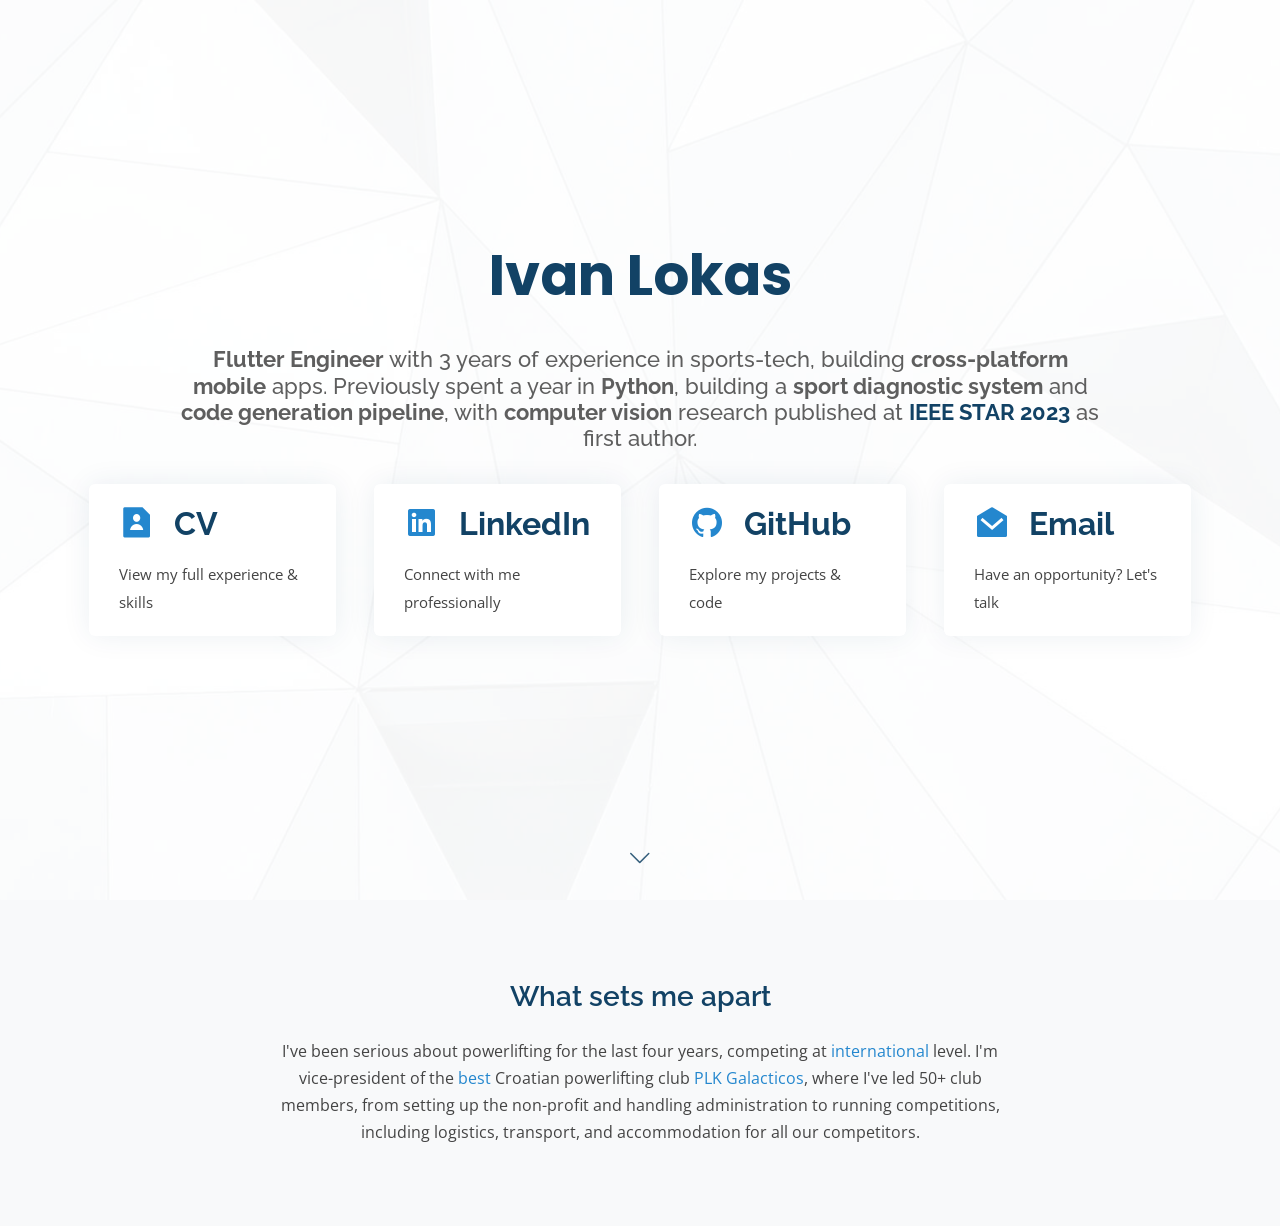
==== index.html @ 614ea36f "Update text" ====
<!DOCTYPE html>
<html lang="en">

<head>
    <script async src="https://www.googletagmanager.com/gtag/js?id=G-WKZYYXFM0V"></script>
    <script>
        window.dataLayer = window.dataLayer || [];

        function gtag() {
            dataLayer.push(arguments);
        }

        gtag('js', new Date());
        gtag('config', 'G-WKZYYXFM0V');
    </script>

    <meta charset="utf-8">
    <meta content="width=device-width, initial-scale=1.0" name="viewport">

    <title>Ivan Lokas</title>

    <link
            href="https://fonts.googleapis.com/css?family=Open+Sans:300,300i,400,400i,600,600i,700,700i|Raleway:300,300i,400,400i,500,500i,600,600i,700,700i|Poppins:300,300i,400,400i,500,500i,600,600i,700,700i"
            rel="stylesheet">

    <link href="assets/vendor/aos/aos.css" rel="stylesheet">
    <link href="assets/vendor/bootstrap/css/bootstrap.min.css" rel="stylesheet">
    <link href="assets/vendor/bootstrap-icons/bootstrap-icons.css" rel="stylesheet">
    <link href="assets/vendor/boxicons/css/boxicons.min.css" rel="stylesheet">
    <link href="assets/vendor/glightbox/css/glightbox.min.css" rel="stylesheet">
    <link href="assets/vendor/remixicon/remixicon.css" rel="stylesheet">
    <link href="assets/vendor/swiper/swiper-bundle.min.css" rel="stylesheet">

    <link href="assets/css/style.css?v=2" rel="stylesheet">
</head>

<body>
<div class="page-wrapper">
    <section id="hero" class="d-flex align-items-center">
        <div class="container position-relative" data-aos="fade-up" data-aos-delay="100">
            <div class="row justify-content-center">
                <div class="col-xl-10 col-lg-10 text-center">
                    <h1>Ivan Lokas</h1>
                    <h2 class="pt-4 pb-2"><b>Flutter Engineer</b> with 3 years of experience in sports-tech, building
                        <b>cross-platform
                            mobile</b> apps. Previously spent a year in <b>Python</b>, building a <b>sport diagnostic
                            system</b> and <b>code generation pipeline</b>,
                        with <b>computer vision</b> research published at <b><a
                                href="https://ieeexplore.ieee.org/document/10302669" target="_blank"
                                style="color: #124265">IEEE
                            STAR
                            2023</a></b> as first author.</h2>
                </div>
            </div>

            <div class="row icon-boxes mb-4">
                <div class="col-md-12 col-lg-3 d-flex align-items-stretch mb-4 mb-lg-0" data-aos="zoom-in"
                     data-aos-delay="100">
                    <div class="icon-box">
                        <a href="assets/resumes/Ivan_Lokas_CV.pdf" target="_blank">
                            <div class="icon"><i class="ri-file-user-fill"></i></div>
                            <h4 class="title">
                                CV
                        </a></h4>
                        <p class="description">View my full experience & skills</p>
                    </div>
                </div>

                <div class="col-md-12 col-lg-3 d-flex align-items-stretch mb-3 mb-lg-0" data-aos="zoom-in"
                     data-aos-delay="200">
                    <div class="icon-box">
                        <a href="https://www.linkedin.com/in/ivan-lokas/" target="_blank">
                            <div class="icon"><i class="ri-linkedin-box-fill"></i></div>
                            <h4 class="title">
                                LinkedIn
                        </a>
                        </h4>
                        <p class="description">Connect with me professionally</p>
                    </div>
                </div>

                <div class="col-md-12 col-lg-3 d-flex align-items-stretch mb-3 mb-lg-0" data-aos="zoom-in"
                     data-aos-delay="300">
                    <div class="icon-box">
                        <a href="https://github.com/ivanlokas" target="_blank">
                            <div class="icon"><i class="ri-github-fill"></i></div>
                            <h4 class="title">
                                GitHub
                        </a></h4>
                        <p class="description">Explore my projects & code</p>
                    </div>
                </div>

                <div class="col-md-12 col-lg-3 d-flex align-items-stretch mb-3 mb-lg-0" data-aos="zoom-in"
                     data-aos-delay="400">
                    <div class="icon-box">
                        <a href="mailto:ivanlokas3@gmail.com">
                            <div class="icon"><i class="ri-mail-open-fill"></i></div>
                            <h4 class="title">
                                Email
                        </a></h4>
                        <p class="description">
                            Have an opportunity? Let's talk
                            </br>
                        </p>
                    </div>
                </div>

            </div>
        </div>
        <div class="scroll-indicator" aria-hidden="true">
            <i class="bi bi-chevron-down"></i>
        </div>
    </section>

    <footer id="footer" class="footer">
        <div class="container" data-aos="fade-up">
            <div class="row justify-content-center">
                <div class="col-xl-8 col-lg-9 text-center">
                    <h2 class="footer-title">What sets me apart</h2>
                    <p class="footer-text">I've been serious about powerlifting for the last four years, competing at <a
                            href="https://www.openipf.org/u/ivanlokas" target="_blank">international</a> level. I'm
                        vice-president of the <a href="https://www.hpls-powerlifting.hr/poredak/"
                                                 target="_blank">best</a> Croatian powerlifting club <a
                                href="https://plkgalacticos.hr"
                                target="_blank">PLK Galacticos</a>,
                        where I've led 50+ club members, from setting up the non-profit and handling administration to
                        running
                        competitions, including logistics, transport, and accommodation for all our competitors.</p>
                </div>
            </div>
        </div>
    </footer>
</div>

<div id="preloader"></div>

<script src="assets/vendor/purecounter/purecounter_vanilla.js"></script>
<script src="assets/vendor/aos/aos.js"></script>
<script src="assets/vendor/bootstrap/js/bootstrap.bundle.min.js"></script>
<script src="assets/vendor/glightbox/js/glightbox.min.js"></script>
<script src="assets/vendor/isotope-layout/isotope.pkgd.min.js"></script>
<script src="assets/vendor/swiper/swiper-bundle.min.js"></script>
<script src="assets/vendor/php-email-form/validate.js"></script>

<script src="assets/js/main.js"></script>

</body>

</html>
---- assets/css/style.css ----
html {
    overflow-x: hidden;
    overflow-y: auto;
}

body {
    font-family: "Open Sans", sans-serif;
    color: #444444;
    min-height: 100%;
}

a {
    color: #2487ce;
    text-decoration: none;
}

a:hover {
    color: #469fdf;
    text-decoration: none;
}

h1,
h2,
h3,
h4,
h5,
h6 {
    font-family: "Raleway", sans-serif;
}

.back-to-top {
    position: fixed;
    visibility: hidden;
    opacity: 0;
    right: 15px;
    bottom: 15px;
    z-index: 996;
    background: #2487ce;
    width: 40px;
    height: 40px;
    border-radius: 4px;
    transition: all 0.4s;
}

.back-to-top i {
    font-size: 28px;
    color: #fff;
    line-height: 0;
}

.back-to-top:hover {
    background: #3e9bdd;
    color: #fff;
}

.back-to-top.active {
    visibility: visible;
    opacity: 1;
}

#preloader {
    position: fixed;
    top: 0;
    left: 0;
    right: 0;
    bottom: 0;
    z-index: 9999;
    overflow: hidden;
    background: #fff;
}

#preloader:before {
    content: "";
    position: fixed;
    top: calc(50% - 30px);
    left: calc(50% - 30px);
    border: 6px solid #2487ce;
    border-top-color: #fff;
    border-bottom-color: #fff;
    border-radius: 50%;
    width: 60px;
    height: 60px;
    animation: animate-preloader 1s linear infinite;
}

@keyframes animate-preloader {
    0% {
        transform: rotate(0deg);
    }

    100% {
        transform: rotate(360deg);
    }
}

@media screen and (max-width: 768px) {
    [data-aos-delay] {
        transition-delay: 0 !important;
    }

    [data-aos] {
        opacity: 1 !important;
        transform: none !important;
        visibility: visible !important;
    }
}

#hero {
    width: 100%;
    min-height: 100vh;
    min-height: 100dvh;
    position: relative;
    background: url("../img/hero-bg.jpg") top center;
    background-size: cover;
    display: flex;
    align-items: center;
    overflow: visible;
}

#hero:before {
    content: "";
    background: rgba(255, 255, 255, 0.8);
    position: absolute;
    bottom: 0;
    top: 0;
    left: 0;
    right: 0;
}

#hero .container {
    padding-top: 40px;
    padding-bottom: 40px;
}

#hero h1 {
    margin: 0;
    font-size: 56px;
    font-weight: 700;
    line-height: 72px;
    color: #124265;
    font-family: "Poppins", sans-serif;
}

#hero h2 {
    color: #5e5e5e;
    margin: 10px 0 0 0;
    font-size: 22px;
}

#hero .btn-get-started {
    font-family: "Poppins", sans-serif;
    font-weight: 500;
    font-size: 14px;
    letter-spacing: 0.5px;
    display: inline-block;
    padding: 14px 50px;
    border-radius: 5px;
    transition: 0.5s;
    margin-top: 30px;
    color: #fff;
    background: #2487ce;
}

#hero .btn-get-started:hover {
    background: #3194db;
}

#hero .icon-boxes {
    margin-top: 24px;
}

#hero .icon-box {
    padding: 10px 30px 20px 30px;
    position: relative;
    overflow: hidden;
    background: #fff;
    box-shadow: 0 0 29px 0 rgba(18, 66, 101, 0.08);
    transition: all 0.2s ease-in-out;
    border-radius: 6px;
    z-index: 1;
    width: 95%;
    margin: auto;
}

#hero .icon-box .title {
    display: inline-block;
    font-weight: 700;
    margin-bottom: 15px;
    font-size: 32px;
}

#hero .icon-box .title a {
    margin-left: 15px;
    color: #124265;
    transition: 0.2s;
}

#hero .icon-box .description {
    font-size: 15px;
    line-height: 28px;
    margin-bottom: 0;
}

#hero .icon-box .icon {
    margin-bottom: 20px;
    padding-top: 10px;
    display: inline-block;
    transition: all 0.2s ease-in-out;
    font-size: 36px;
    line-height: 1;
    color: #2487ce;
}

#hero .icon-box .icon-copy {
    margin-bottom: 20px;
    padding-top: 10px;
    display: inline-block;
    transition: all 0.2s ease-in-out;
    font-size: 20px;
    line-height: 1;
    color: #2487ce;
}


#hero .icon-box:hover {
    transform: scale(1.05);
}

#hero .icon-box:hover .title a {
    color: #2487ce;
}

.scroll-indicator {
    position: absolute;
    bottom: 24px;
    left: 50%;
    transform: translateX(-50%);
    display: flex;
    align-items: center;
    justify-content: center;
    color: #124265;
    opacity: 0.85;
    animation: scroll-bounce 2s ease-in-out infinite;
}

.scroll-indicator i {
    font-size: 24px;
}

@keyframes scroll-bounce {
    0%, 100% {
        transform: translateX(-50%) translateY(0);
    }
    50% {
        transform: translateX(-50%) translateY(6px);
    }
}

@media (min-width: 1024px) {
    #hero {
        background-attachment: fixed;
    }
}

@media (max-height: 800px) {
    #hero .container {
        padding-top: 24px;
        padding-bottom: 24px;
    }

    #hero .icon-boxes {
        margin-top: 16px;
    }

    #hero h1 {
        font-size: 40px;
        line-height: 1.2;
    }

    #hero h2 {
        font-size: 18px;
        line-height: 1.4;
        padding-top: 12px !important;
        padding-bottom: 12px !important;
    }

    #hero .icon-box {
        padding: 8px 16px 12px 16px;
    }

    #hero .icon-box .title {
        font-size: 24px;
        margin-bottom: 8px;
    }

    #hero .icon-box .description {
        font-size: 13px;
        line-height: 1.4;
    }
}

@media (max-width: 992px) {
    #hero h1 {
        font-size: 40px;
        line-height: 1.2;
    }

    #hero h2 {
        font-size: 18px;
        line-height: 1.45;
    }

}

@media (max-width: 768px) {
    #hero {
        min-height: auto;
        padding-top: 24px;
        padding-bottom: 56px;
        align-items: flex-start;
    }

    #hero .container {
        padding-top: 24px;
        padding-bottom: 40px;
    }

    #hero h1 {
        font-size: 38px;
        line-height: 1.2;
    }

    #hero h2 {
        font-size: 17px;
        line-height: 1.5;
        padding-top: 12px !important;
        padding-bottom: 12px !important;
    }

    #hero .icon-boxes {
        margin-top: 16px;
    }

    #hero .icon-boxes .mb-4 {
        margin-bottom: 0.75rem !important;
    }

    #hero .icon-box {
        padding: 10px 16px 14px 16px;
    }

    #hero .icon-box .title {
        font-size: 24px;
    }

    #hero .icon-box .description {
        font-size: 14px;
        line-height: 1.4;
    }

    .scroll-indicator {
        bottom: 20px;
    }

    .scroll-indicator i {
        font-size: 22px;
    }

    #hero .icon-box .icon {
        font-size: 30px;
        margin-bottom: 10px;
    }
}

@media (max-height: 700px) {
    #hero {
        min-height: auto;
        padding-top: 24px;
        padding-bottom: 60px;
        align-items: flex-start;
    }

    #hero .container {
        padding-top: 20px;
        padding-bottom: 20px;
    }

    #hero .icon-boxes {
        margin-top: 12px;
    }

    [data-aos] {
        opacity: 1 !important;
        transform: none !important;
        visibility: visible !important;
    }
}

@media (max-width: 768px) and (max-height: 700px) {
    #hero .container {
        padding-bottom: 48px;
    }

    .scroll-indicator {
        bottom: 16px;
    }
}

/* Footer */
.footer {
    padding: 80px 0;
    background: #f8f9fa;
}

.footer .footer-title {
    font-size: 28px;
    font-weight: 600;
    color: #124265;
    margin-bottom: 24px;
}

.footer .footer-text {
    font-size: 16px;
    line-height: 1.7;
    color: #444444;
    margin: 0;
}

@media (max-width: 768px) {
    .footer {
        padding: 56px 0 64px;
        padding-bottom: max(64px, env(safe-area-inset-bottom));
    }

    .footer .footer-title {
        font-size: 24px;
        margin-bottom: 20px;
    }

    .footer .footer-text {
        font-size: 16px;
        line-height: 1.7;
    }
}
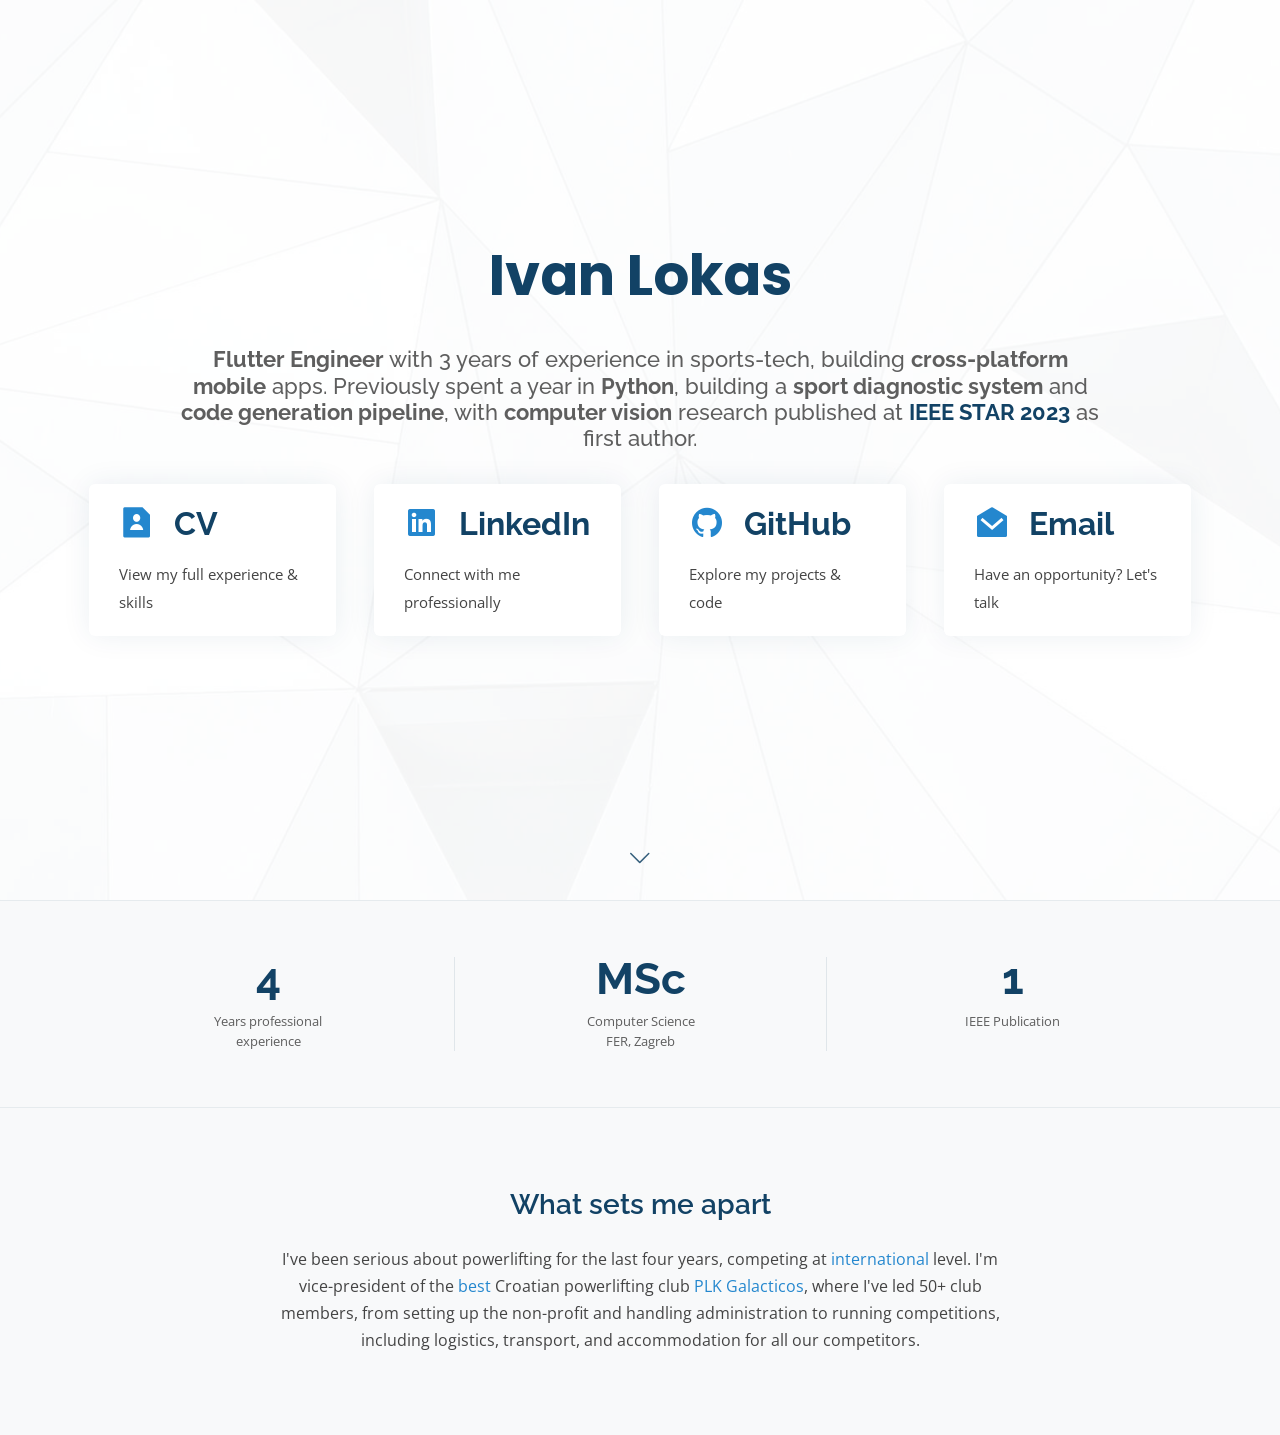
==== commit 2b5b17c5: "Add stats" ====
--- a/index.html
+++ b/index.html
@@ -16,6 +16,17 @@
 
     <meta charset="utf-8">
     <meta content="width=device-width, initial-scale=1.0" name="viewport">
+    <meta name="description"
+          content="Flutter Engineer with 3 years of experience of building cross-platform mobile apps in sports-tech. Backend background in Python, computer vision research published at IEEE STAR 2023.">
+    <meta property="og:title" content="Ivan Lokas">
+    <meta property="og:description" content="Flutter Engineer with 3 years in sports-tech.">
+    <meta property="og:type" content="website">
+    <meta property="og:url" content="https://ivanlokas.com">
+    <meta property="og:image" content="https://ivanlokas.com/assets/img/profile.jpg">
+    <meta name="robots" content="index, follow">
+    <meta name="author" content="Ivan Lokas">
+    <link rel="canonical" href="https://ivanlokas.com">
+    <link rel="icon" type="image/svg+xml" href="/assets/img/favicon.svg"/>
 
     <title>Ivan Lokas</title>
 
@@ -32,6 +43,22 @@
     <link href="assets/vendor/swiper/swiper-bundle.min.css" rel="stylesheet">
 
     <link href="assets/css/style.css?v=2" rel="stylesheet">
+
+    <script type="application/ld+json">
+        {
+            "@context": "https://schema.org",
+            "@type": "Person",
+            "name": "Ivan Lokas",
+            "jobTitle": "Mobile & Backend Engineer",
+            "url": "https://ivanlokas.com",
+            "email": "ivanlokas3@gmail.com",
+            "sameAs": [
+                "https://www.linkedin.com/in/ivan-lokas/",
+                "https://github.com/ivanlokas",
+                "https://ieeexplore.ieee.org/document/10302669"
+            ]
+        }
+    </script>
 </head>
 
 <body>
@@ -57,12 +84,11 @@
                 <div class="col-md-12 col-lg-3 d-flex align-items-stretch mb-4 mb-lg-0" data-aos="zoom-in"
                      data-aos-delay="100">
                     <div class="icon-box">
-                        <a href="assets/resumes/Ivan_Lokas_CV.pdf" target="_blank">
+                        <a href="resume" target="_blank">
                             <div class="icon"><i class="ri-file-user-fill"></i></div>
-                            <h4 class="title">
-                                CV
-                        </a></h4>
-                        <p class="description">View my full experience & skills</p>
+                            <h4 class="title">CV</h4>
+                            <p class="description">View my full experience & skills</p>
+                        </a>
                     </div>
                 </div>
 
@@ -73,9 +99,9 @@
                             <div class="icon"><i class="ri-linkedin-box-fill"></i></div>
                             <h4 class="title">
                                 LinkedIn
+                            </h4>
+                            <p class="description">Connect with me professionally</p>
                         </a>
-                        </h4>
-                        <p class="description">Connect with me professionally</p>
                     </div>
                 </div>
 
@@ -86,8 +112,9 @@
                             <div class="icon"><i class="ri-github-fill"></i></div>
                             <h4 class="title">
                                 GitHub
-                        </a></h4>
-                        <p class="description">Explore my projects & code</p>
+                            </h4>
+                            <p class="description">Explore my projects & code</p>
+                        </a>
                     </div>
                 </div>
 
@@ -98,11 +125,11 @@
                             <div class="icon"><i class="ri-mail-open-fill"></i></div>
                             <h4 class="title">
                                 Email
-                        </a></h4>
-                        <p class="description">
-                            Have an opportunity? Let's talk
-                            </br>
-                        </p>
+                            </h4>
+                            <p class="description">
+                                Have an opportunity? Let's talk
+                            </p>
+                        </a>
                     </div>
                 </div>
 
@@ -110,6 +137,28 @@
         </div>
         <div class="scroll-indicator" aria-hidden="true">
             <i class="bi bi-chevron-down"></i>
+        </div>
+    </section>
+
+
+    <section id="stats">
+        <div class="container" data-aos="fade-up">
+            <div class="stats-grid">
+                <div class="stat-item">
+                    <div class="stat-number">4</div>
+                    <div class="stat-label">Years professional<br>experience</div>
+                </div>
+
+                <div class="stat-item">
+                    <div class="stat-number">MSc</div>
+                    <div class="stat-label">Computer Science<br>FER, Zagreb</div>
+                </div>
+
+                <div class="stat-item">
+                    <div class="stat-number">1</div>
+                    <div class="stat-label">IEEE Publication</div>
+                </div>
+            </div>
         </div>
     </section>
 
--- a/assets/css/style.css
+++ b/assets/css/style.css
@@ -170,7 +170,7 @@
 }
 
 #hero .icon-box {
-    padding: 10px 30px 20px 30px;
+    padding: 0;
     position: relative;
     overflow: hidden;
     background: #fff;
@@ -182,6 +182,18 @@
     margin: auto;
 }
 
+#hero .icon-box a {
+    display: block;
+    padding: 10px 30px 20px 30px;
+    color: inherit;
+    text-decoration: none;
+}
+
+#hero .icon-box a:hover {
+    color: inherit;
+    text-decoration: none;
+}
+
 #hero .icon-box .title {
     display: inline-block;
     font-weight: 700;
@@ -189,7 +201,7 @@
     font-size: 32px;
 }
 
-#hero .icon-box .title a {
+#hero .icon-box .title {
     margin-left: 15px;
     color: #124265;
     transition: 0.2s;
@@ -221,12 +233,11 @@
     color: #2487ce;
 }
 
-
 #hero .icon-box:hover {
     transform: scale(1.05);
 }
 
-#hero .icon-box:hover .title a {
+#hero .icon-box:hover .title {
     color: #2487ce;
 }
 
@@ -284,7 +295,7 @@
         padding-bottom: 12px !important;
     }
 
-    #hero .icon-box {
+    #hero .icon-box a {
         padding: 8px 16px 12px 16px;
     }
 
@@ -345,7 +356,7 @@
         margin-bottom: 0.75rem !important;
     }
 
-    #hero .icon-box {
+    #hero .icon-box a {
         padding: 10px 16px 14px 16px;
     }
 
@@ -406,7 +417,66 @@
     }
 }
 
-/* Footer */
+#stats {
+    background: #f8f9fa;
+    border-top: 1px solid rgba(18, 66, 101, 0.08);
+    border-bottom: 1px solid rgba(18, 66, 101, 0.08);
+    padding: 56px 0;
+}
+
+.stats-grid {
+    display: grid;
+    grid-template-columns: repeat(auto-fit, minmax(120px, 1fr));
+    text-align: center;
+}
+
+.stat-item {
+    padding: 0 1.5rem;
+}
+
+.stat-item + .stat-item {
+    border-left: 1px solid rgba(18, 66, 101, 0.1);
+}
+
+.stat-number {
+    font-family: "Raleway", sans-serif;
+    font-size: 2.75rem;
+    font-weight: 700;
+    color: #124265;
+    line-height: 1;
+    margin-bottom: 0.6rem;
+}
+
+.stat-label {
+    font-family: "Open Sans", sans-serif;
+    font-size: 0.82rem;
+    color: #5e5e5e;
+    line-height: 1.55;
+}
+
+@media (max-width: 768px) {
+    #stats {
+        padding: 40px 0;
+    }
+
+    .stats-grid {
+        grid-template-columns: repeat(2, 1fr);
+        gap: 2rem 0;
+    }
+
+    .stat-item + .stat-item {
+        border-left: none;
+    }
+
+    .stat-item:nth-child(even) {
+        border-left: 1px solid rgba(18, 66, 101, 0.1);
+    }
+
+    .stat-number {
+        font-size: 2.25rem;
+    }
+}
+
 .footer {
     padding: 80px 0;
     background: #f8f9fa;
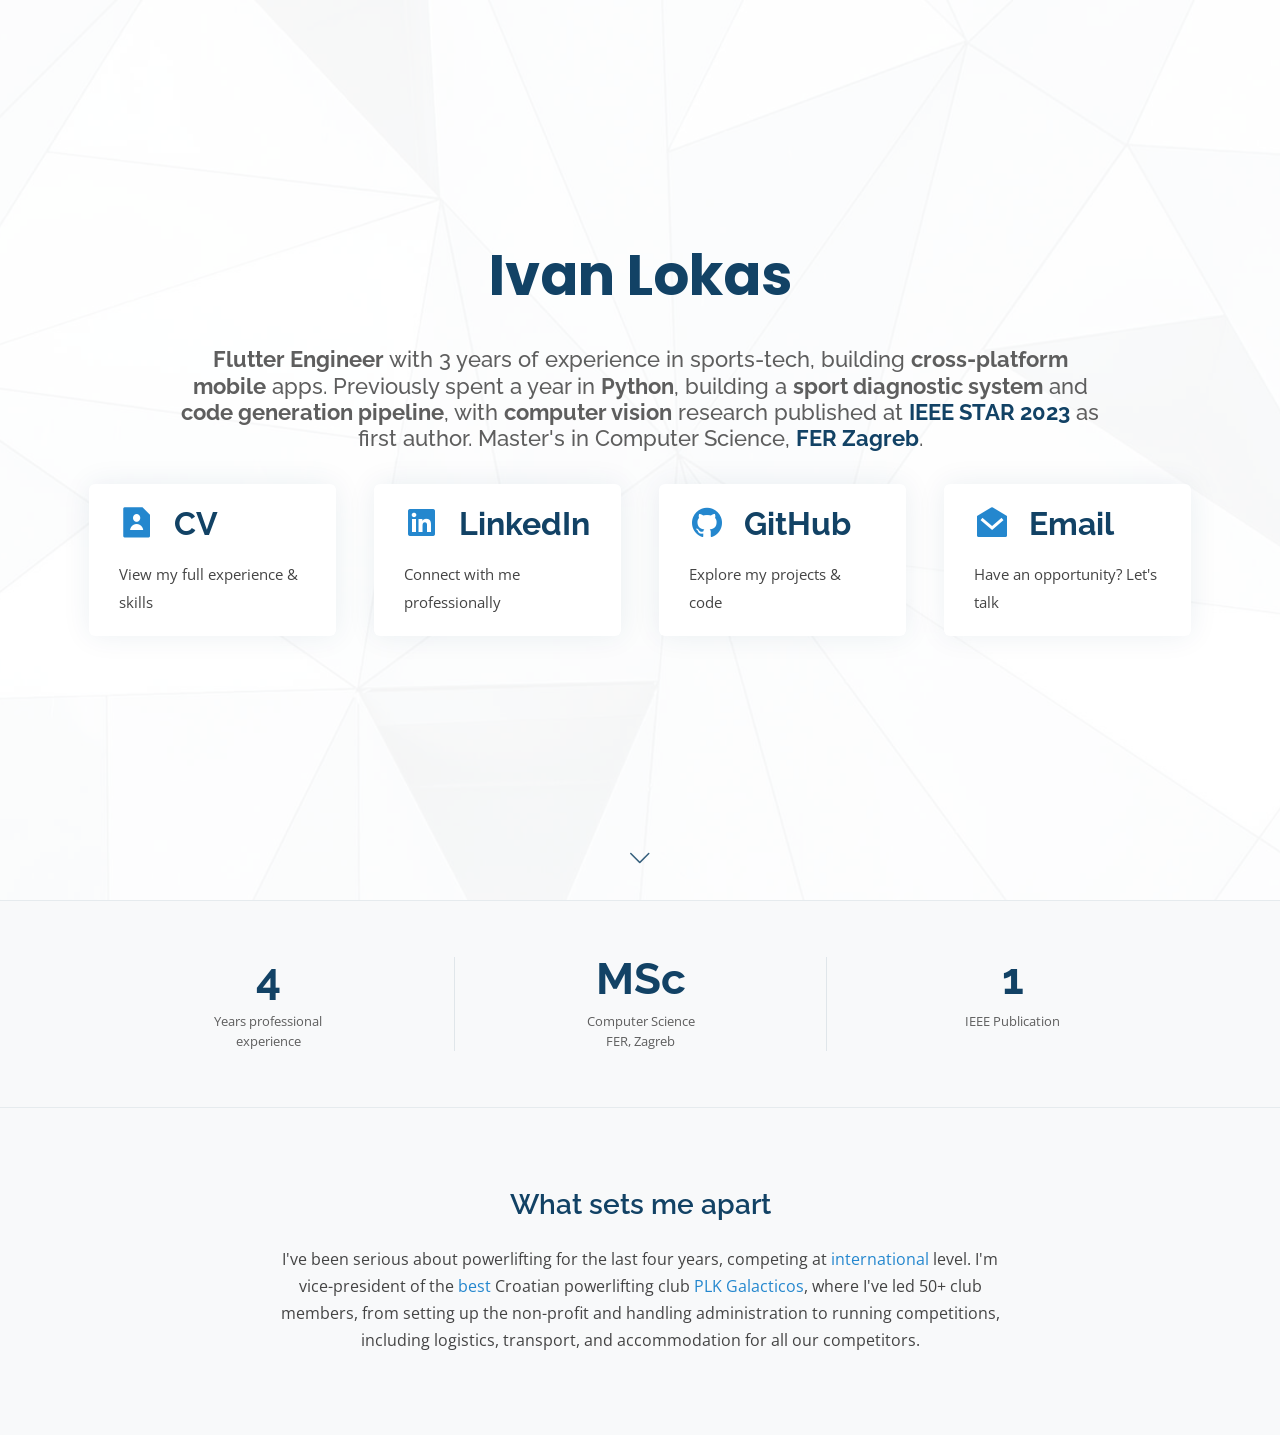
==== commit 4d5c9256: "Add FER to description" ====
--- a/index.html
+++ b/index.html
@@ -74,9 +74,11 @@
                             system</b> and <b>code generation pipeline</b>,
                         with <b>computer vision</b> research published at <b><a
                                 href="https://ieeexplore.ieee.org/document/10302669" target="_blank"
-                                style="color: #124265">IEEE
+                        >IEEE
                             STAR
-                            2023</a></b> as first author.</h2>
+                            2023</a></b> as first author. Master's in Computer Science, <a
+                                href="https://www.fer.unizg.hr/en/studies/cro/master/fer3/computing/cs" target="_blank"><b>FER
+                            Zagreb</b></a>.</h2>
                 </div>
             </div>
 
--- a/assets/css/style.css
+++ b/assets/css/style.css
@@ -241,6 +241,10 @@
     color: #2487ce;
 }
 
+#hero a {
+    color: #124265;
+}
+
 .scroll-indicator {
     position: absolute;
     bottom: 24px;
@@ -459,15 +463,6 @@
         padding: 40px 0;
     }
 
-    .stats-grid {
-        grid-template-columns: repeat(2, 1fr);
-        gap: 2rem 0;
-    }
-
-    .stat-item + .stat-item {
-        border-left: none;
-    }
-
     .stat-item:nth-child(even) {
         border-left: 1px solid rgba(18, 66, 101, 0.1);
     }
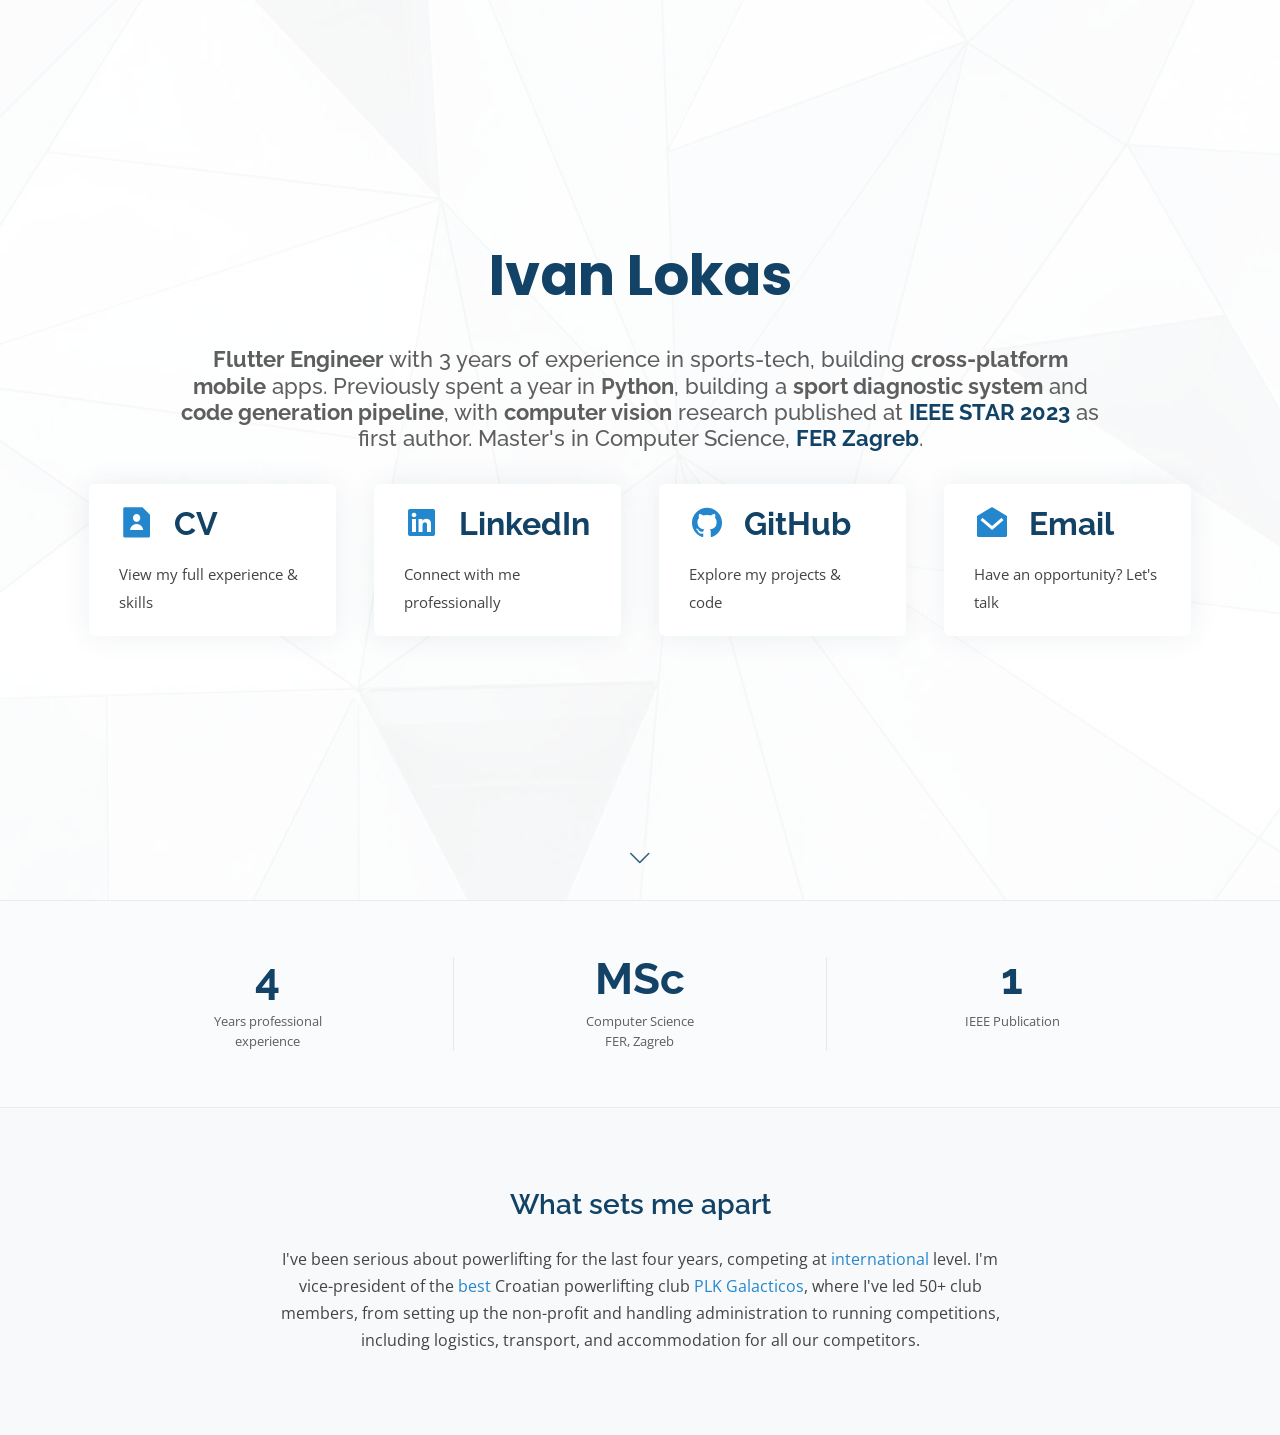
==== commit 55c284cf: "Add animation to stats" ====
--- a/index.html
+++ b/index.html
@@ -147,18 +147,24 @@
         <div class="container" data-aos="fade-up">
             <div class="stats-grid">
                 <div class="stat-item">
-                    <div class="stat-number">4</div>
-                    <div class="stat-label">Years professional<br>experience</div>
+                    <div class="stat-inner">
+                        <div class="stat-number">4</div>
+                        <div class="stat-label">Years professional<br>experience</div>
+                    </div>
                 </div>
 
                 <div class="stat-item">
-                    <div class="stat-number">MSc</div>
-                    <div class="stat-label">Computer Science<br>FER, Zagreb</div>
+                    <div class="stat-inner">
+                        <div class="stat-number">MSc</div>
+                        <div class="stat-label">Computer Science<br>FER, Zagreb</div>
+                    </div>
                 </div>
 
                 <div class="stat-item">
-                    <div class="stat-number">1</div>
-                    <div class="stat-label">IEEE Publication</div>
+                    <div class="stat-inner">
+                        <div class="stat-number">1</div>
+                        <div class="stat-label">IEEE Publication</div>
+                    </div>
                 </div>
             </div>
         </div>
--- a/assets/css/style.css
+++ b/assets/css/style.css
@@ -94,10 +94,6 @@
 }
 
 @media screen and (max-width: 768px) {
-    [data-aos-delay] {
-        transition-delay: 0 !important;
-    }
-
     [data-aos] {
         opacity: 1 !important;
         transform: none !important;
@@ -108,7 +104,6 @@
 #hero {
     width: 100%;
     min-height: 100vh;
-    min-height: 100dvh;
     position: relative;
     background: url("../img/hero-bg.jpg") top center;
     background-size: cover;
@@ -422,7 +417,7 @@
 }
 
 #stats {
-    background: #f8f9fa;
+    background: #fafbfc;
     border-top: 1px solid rgba(18, 66, 101, 0.08);
     border-bottom: 1px solid rgba(18, 66, 101, 0.08);
     padding: 56px 0;
@@ -432,14 +427,21 @@
     display: grid;
     grid-template-columns: repeat(auto-fit, minmax(120px, 1fr));
     text-align: center;
+    gap: 0 1px;
+    background-color: rgba(18, 66, 101, 0.1);
 }
 
 .stat-item {
-    padding: 0 1.5rem;
-}
-
-.stat-item + .stat-item {
-    border-left: 1px solid rgba(18, 66, 101, 0.1);
+    background: #fafbfc;
+    transition: transform 0.2s ease-in-out;
+}
+
+.stat-inner {
+    transition: transform 0.2s ease-in-out;
+}
+
+.stat-item:hover .stat-inner {
+    transform: scale(1.08);
 }
 
 .stat-number {
@@ -493,8 +495,7 @@
 
 @media (max-width: 768px) {
     .footer {
-        padding: 56px 0 64px;
-        padding-bottom: max(64px, env(safe-area-inset-bottom));
+        padding: 56px 0 max(64px, env(safe-area-inset-bottom));
     }
 
     .footer .footer-title {
